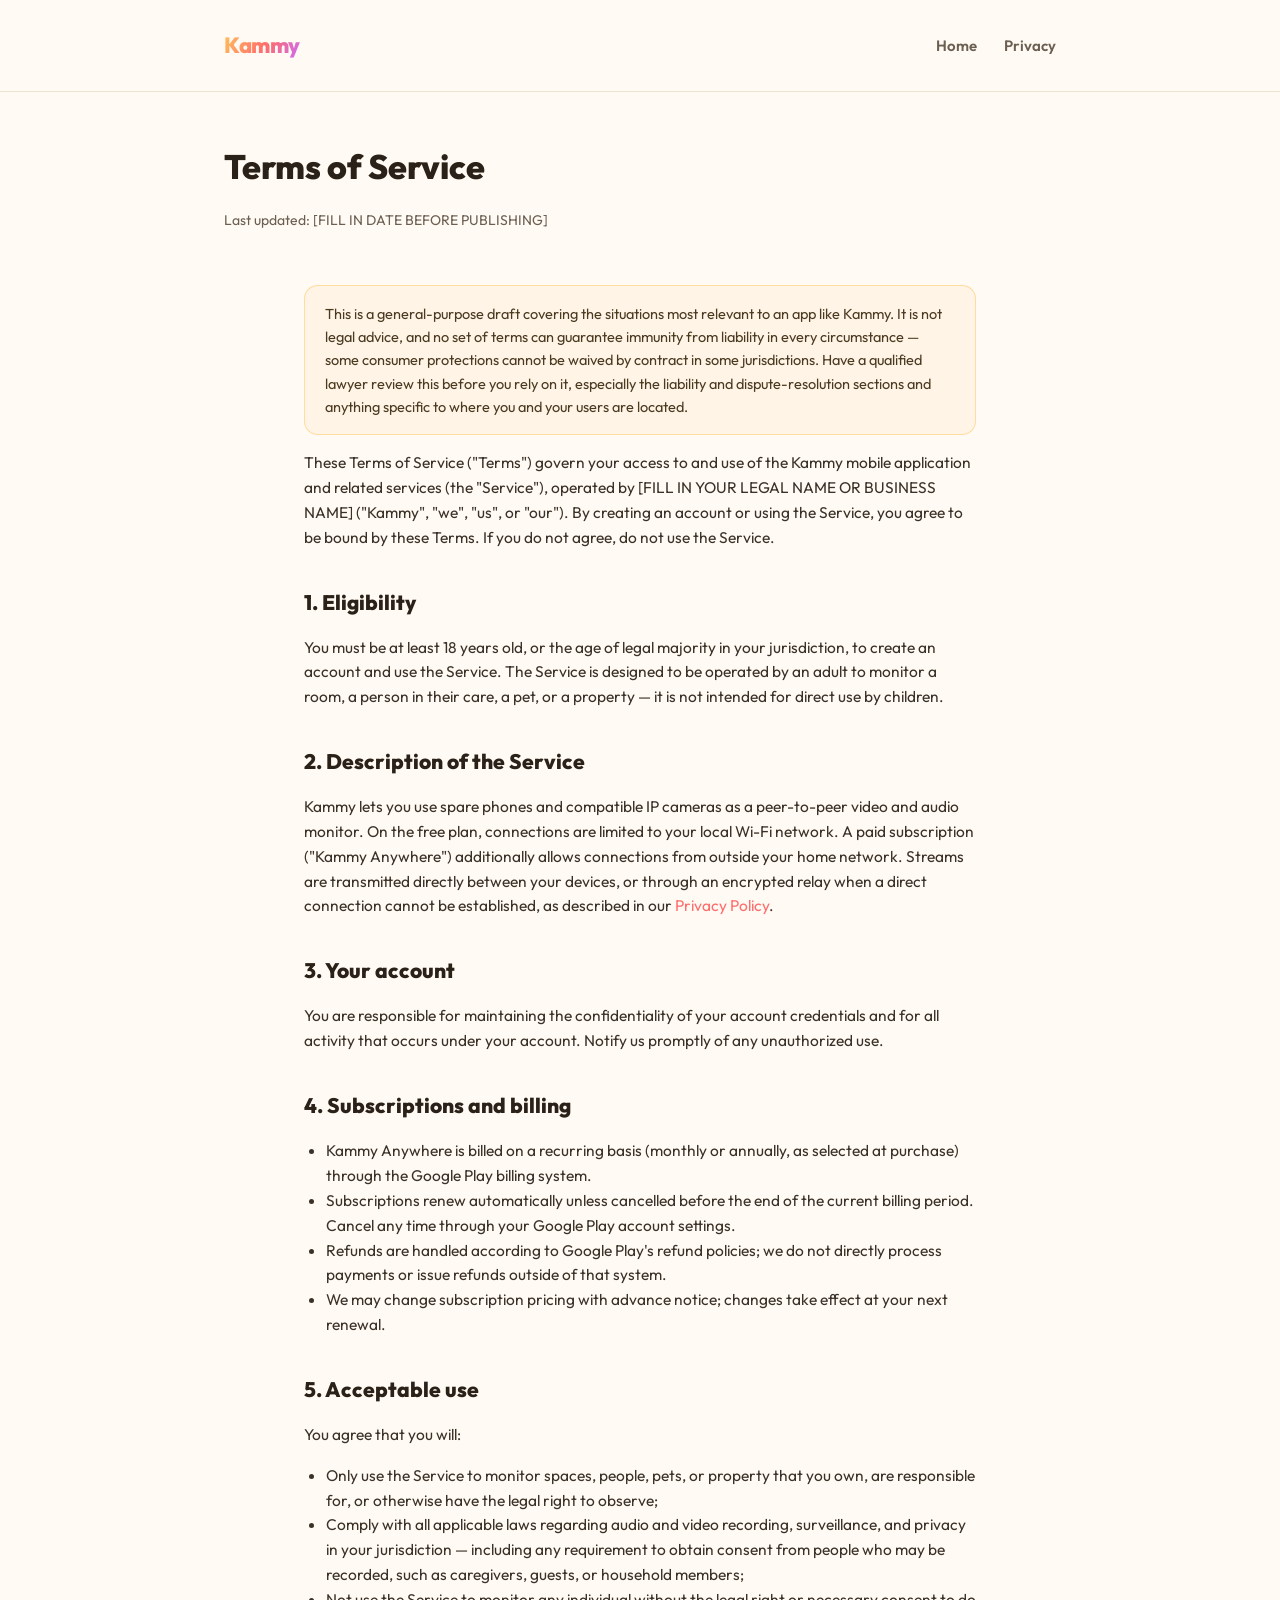
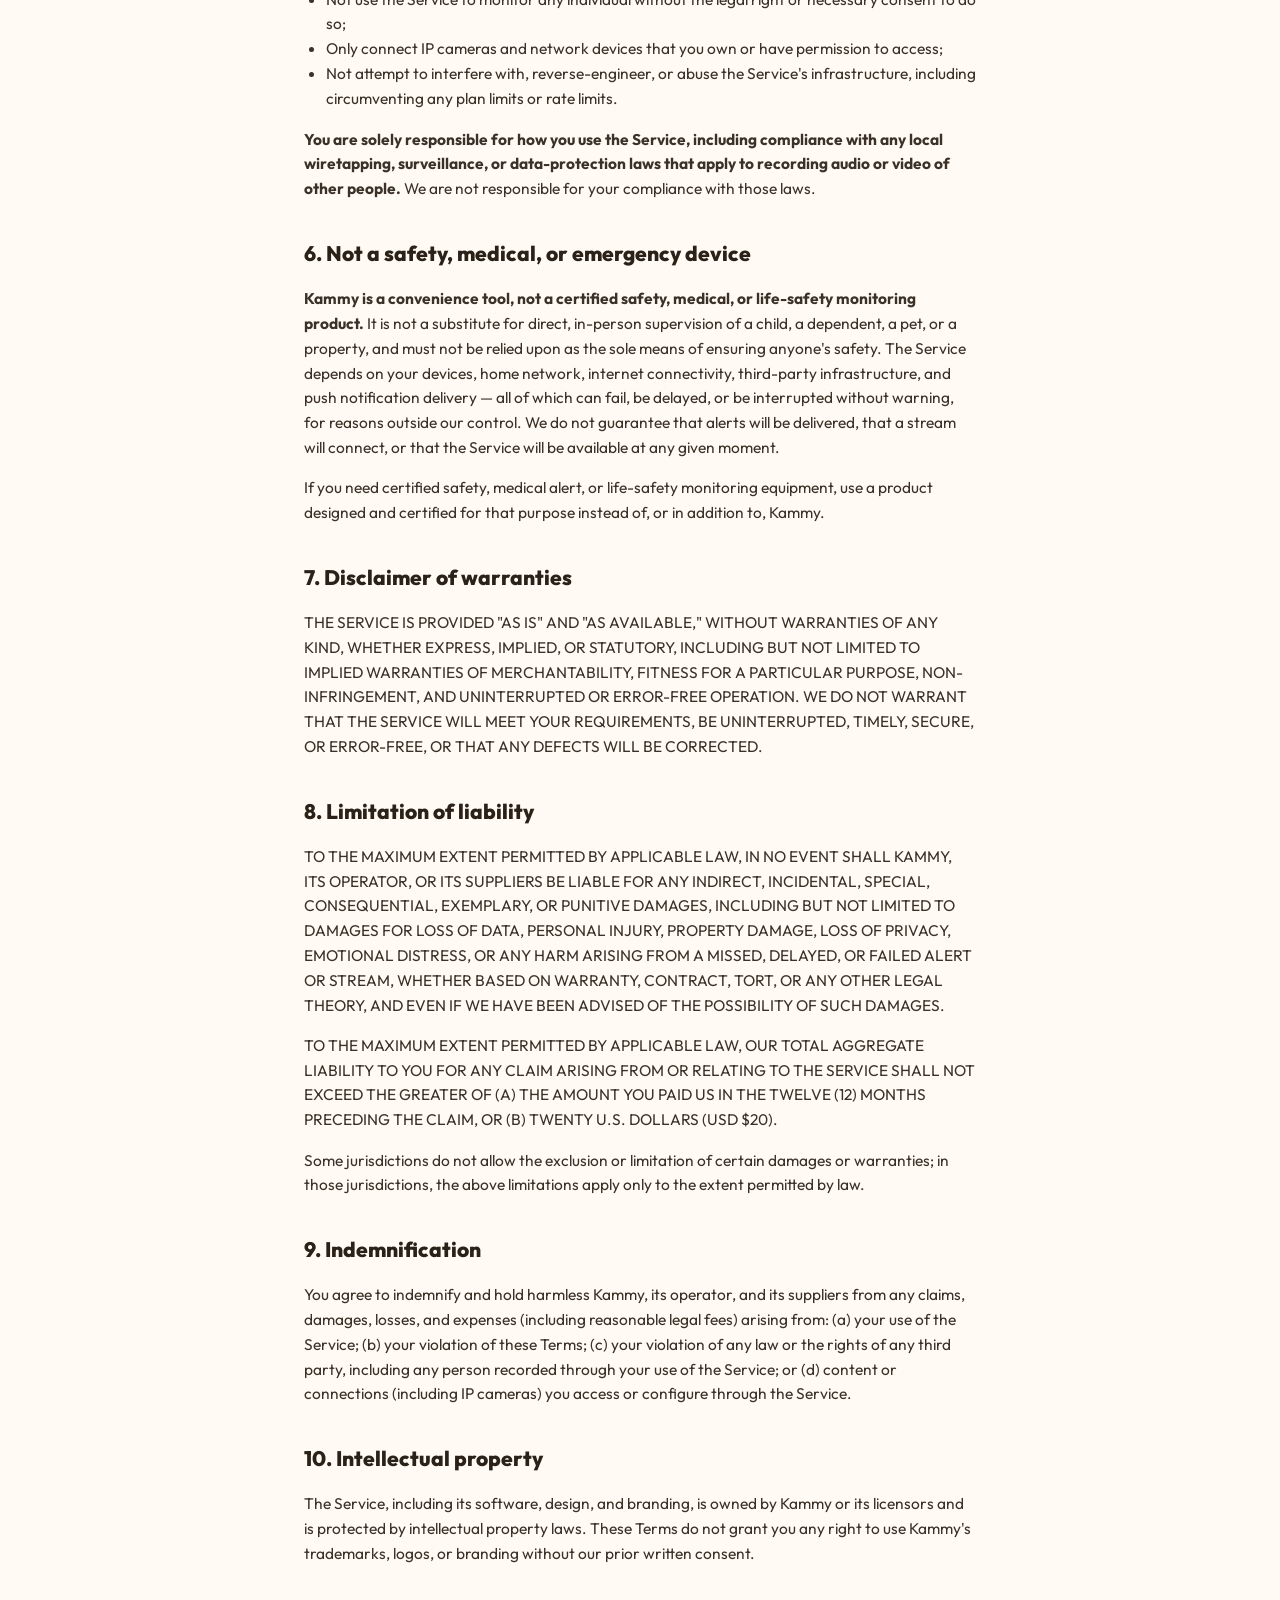
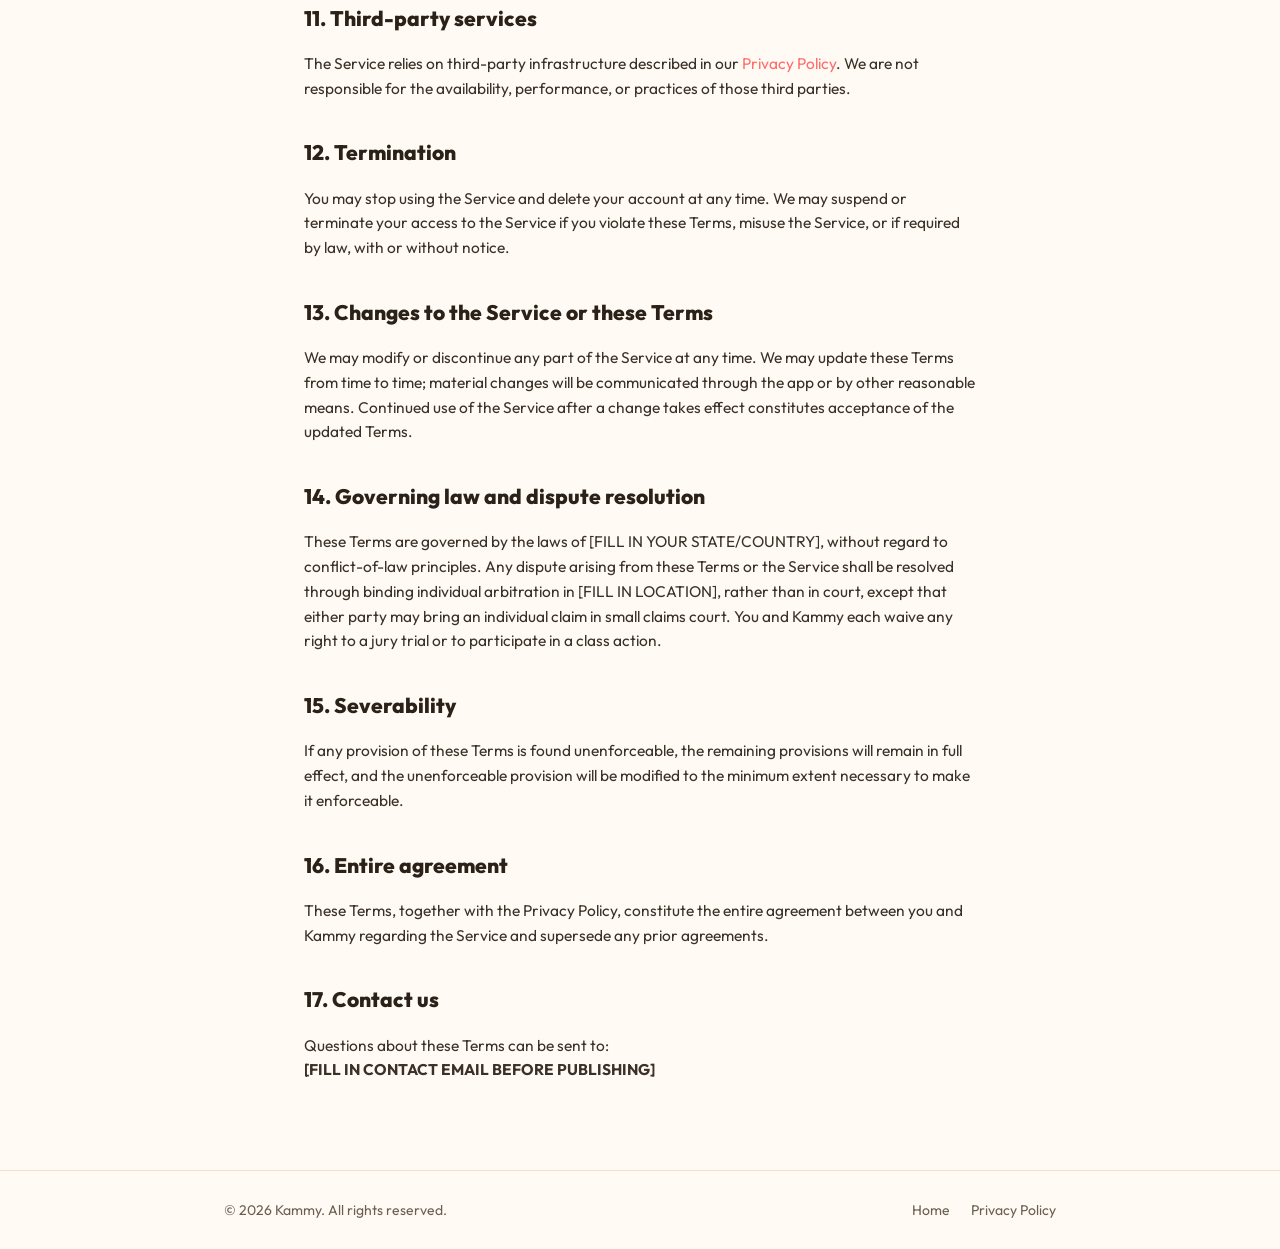
==== terms.html @ 4654f09b "Initial site: landing page, privacy policy, terms of service Draft legal pages need a contact email," ====
<!doctype html>
<html lang="en">
<head>
<meta charset="utf-8" />
<meta name="viewport" content="width=device-width, initial-scale=1" />
<title>Terms of Service — Kammy</title>
<link rel="preconnect" href="https://fonts.googleapis.com" />
<link rel="preconnect" href="https://fonts.gstatic.com" crossorigin />
<link href="https://fonts.googleapis.com/css2?family=Outfit:wght@400;500;600;700;800&display=swap" rel="stylesheet" />
<link rel="stylesheet" href="style.css" />
</head>
<body class="legal">

<header class="site">
  <div class="wrap">
    <a class="wordmark" href="index.html">Kammy</a>
    <nav class="site">
      <a href="index.html">Home</a>
      <a href="privacy.html">Privacy</a>
    </nav>
  </div>
</header>

<header class="page">
  <div class="wrap">
    <h1>Terms of Service</h1>
    <p class="updated">Last updated: [FILL IN DATE BEFORE PUBLISHING]</p>
  </div>
</header>

<main>
  <div class="notice">
    This is a general-purpose draft covering the situations most relevant to
    an app like Kammy. It is not legal advice, and no set of terms can
    guarantee immunity from liability in every circumstance — some consumer
    protections cannot be waived by contract in some jurisdictions. Have a
    qualified lawyer review this before you rely on it, especially the
    liability and dispute-resolution sections and anything specific to
    where you and your users are located.
  </div>

  <p>
    These Terms of Service ("Terms") govern your access to and use of the
    Kammy mobile application and related services (the "Service"), operated
    by [FILL IN YOUR LEGAL NAME OR BUSINESS NAME] ("Kammy", "we", "us", or
    "our"). By creating an account or using the Service, you agree to be
    bound by these Terms. If you do not agree, do not use the Service.
  </p>

  <h2>1. Eligibility</h2>
  <p>
    You must be at least 18 years old, or the age of legal majority in your
    jurisdiction, to create an account and use the Service. The Service is
    designed to be operated by an adult to monitor a room, a person in
    their care, a pet, or a property — it is not intended for direct use by
    children.
  </p>

  <h2>2. Description of the Service</h2>
  <p>
    Kammy lets you use spare phones and compatible IP cameras as a
    peer-to-peer video and audio monitor. On the free plan, connections are
    limited to your local Wi-Fi network. A paid subscription ("Kammy
    Anywhere") additionally allows connections from outside your home
    network. Streams are transmitted directly between your devices, or
    through an encrypted relay when a direct connection cannot be
    established, as described in our <a href="privacy.html">Privacy
    Policy</a>.
  </p>

  <h2>3. Your account</h2>
  <p>
    You are responsible for maintaining the confidentiality of your account
    credentials and for all activity that occurs under your account. Notify
    us promptly of any unauthorized use.
  </p>

  <h2>4. Subscriptions and billing</h2>
  <ul>
    <li>Kammy Anywhere is billed on a recurring basis (monthly or annually, as selected at purchase) through the Google Play billing system.</li>
    <li>Subscriptions renew automatically unless cancelled before the end of the current billing period. Cancel any time through your Google Play account settings.</li>
    <li>Refunds are handled according to Google Play's refund policies; we do not directly process payments or issue refunds outside of that system.</li>
    <li>We may change subscription pricing with advance notice; changes take effect at your next renewal.</li>
  </ul>

  <h2>5. Acceptable use</h2>
  <p>You agree that you will:</p>
  <ul>
    <li>Only use the Service to monitor spaces, people, pets, or property that you own, are responsible for, or otherwise have the legal right to observe;</li>
    <li>Comply with all applicable laws regarding audio and video recording, surveillance, and privacy in your jurisdiction — including any requirement to obtain consent from people who may be recorded, such as caregivers, guests, or household members;</li>
    <li>Not use the Service to monitor any individual without the legal right or necessary consent to do so;</li>
    <li>Only connect IP cameras and network devices that you own or have permission to access;</li>
    <li>Not attempt to interfere with, reverse-engineer, or abuse the Service's infrastructure, including circumventing any plan limits or rate limits.</li>
  </ul>
  <p>
    <strong>You are solely responsible for how you use the Service,
    including compliance with any local wiretapping, surveillance, or
    data-protection laws that apply to recording audio or video of other
    people.</strong> We are not responsible for your compliance with those
    laws.
  </p>

  <h2>6. Not a safety, medical, or emergency device</h2>
  <p>
    <strong>Kammy is a convenience tool, not a certified safety, medical, or
    life-safety monitoring product.</strong> It is not a substitute for
    direct, in-person supervision of a child, a dependent, a pet, or a
    property, and must not be relied upon as the sole means of ensuring
    anyone's safety. The Service depends on your devices, home network,
    internet connectivity, third-party infrastructure, and push
    notification delivery — all of which can fail, be delayed, or be
    interrupted without warning, for reasons outside our control. We do not
    guarantee that alerts will be delivered, that a stream will connect, or
    that the Service will be available at any given moment.
  </p>
  <p>
    If you need certified safety, medical alert, or life-safety monitoring
    equipment, use a product designed and certified for that purpose instead
    of, or in addition to, Kammy.
  </p>

  <h2>7. Disclaimer of warranties</h2>
  <p>
    THE SERVICE IS PROVIDED "AS IS" AND "AS AVAILABLE," WITHOUT WARRANTIES
    OF ANY KIND, WHETHER EXPRESS, IMPLIED, OR STATUTORY, INCLUDING BUT NOT
    LIMITED TO IMPLIED WARRANTIES OF MERCHANTABILITY, FITNESS FOR A
    PARTICULAR PURPOSE, NON-INFRINGEMENT, AND UNINTERRUPTED OR ERROR-FREE
    OPERATION. WE DO NOT WARRANT THAT THE SERVICE WILL MEET YOUR
    REQUIREMENTS, BE UNINTERRUPTED, TIMELY, SECURE, OR ERROR-FREE, OR THAT
    ANY DEFECTS WILL BE CORRECTED.
  </p>

  <h2>8. Limitation of liability</h2>
  <p>
    TO THE MAXIMUM EXTENT PERMITTED BY APPLICABLE LAW, IN NO EVENT SHALL
    KAMMY, ITS OPERATOR, OR ITS SUPPLIERS BE LIABLE FOR ANY INDIRECT,
    INCIDENTAL, SPECIAL, CONSEQUENTIAL, EXEMPLARY, OR PUNITIVE DAMAGES,
    INCLUDING BUT NOT LIMITED TO DAMAGES FOR LOSS OF DATA, PERSONAL INJURY,
    PROPERTY DAMAGE, LOSS OF PRIVACY, EMOTIONAL DISTRESS, OR ANY HARM
    ARISING FROM A MISSED, DELAYED, OR FAILED ALERT OR STREAM, WHETHER BASED
    ON WARRANTY, CONTRACT, TORT, OR ANY OTHER LEGAL THEORY, AND EVEN IF WE
    HAVE BEEN ADVISED OF THE POSSIBILITY OF SUCH DAMAGES.
  </p>
  <p>
    TO THE MAXIMUM EXTENT PERMITTED BY APPLICABLE LAW, OUR TOTAL AGGREGATE
    LIABILITY TO YOU FOR ANY CLAIM ARISING FROM OR RELATING TO THE SERVICE
    SHALL NOT EXCEED THE GREATER OF (A) THE AMOUNT YOU PAID US IN THE TWELVE
    (12) MONTHS PRECEDING THE CLAIM, OR (B) TWENTY U.S. DOLLARS (USD $20).
  </p>
  <p>
    Some jurisdictions do not allow the exclusion or limitation of certain
    damages or warranties; in those jurisdictions, the above limitations
    apply only to the extent permitted by law.
  </p>

  <h2>9. Indemnification</h2>
  <p>
    You agree to indemnify and hold harmless Kammy, its operator, and its
    suppliers from any claims, damages, losses, and expenses (including
    reasonable legal fees) arising from: (a) your use of the Service; (b)
    your violation of these Terms; (c) your violation of any law or the
    rights of any third party, including any person recorded through your
    use of the Service; or (d) content or connections (including IP
    cameras) you access or configure through the Service.
  </p>

  <h2>10. Intellectual property</h2>
  <p>
    The Service, including its software, design, and branding, is owned by
    Kammy or its licensors and is protected by intellectual property laws.
    These Terms do not grant you any right to use Kammy's trademarks, logos,
    or branding without our prior written consent.
  </p>

  <h2>11. Third-party services</h2>
  <p>
    The Service relies on third-party infrastructure described in our
    <a href="privacy.html">Privacy Policy</a>. We are not responsible for
    the availability, performance, or practices of those third parties.
  </p>

  <h2>12. Termination</h2>
  <p>
    You may stop using the Service and delete your account at any time. We
    may suspend or terminate your access to the Service if you violate
    these Terms, misuse the Service, or if required by law, with or without
    notice.
  </p>

  <h2>13. Changes to the Service or these Terms</h2>
  <p>
    We may modify or discontinue any part of the Service at any time. We
    may update these Terms from time to time; material changes will be
    communicated through the app or by other reasonable means. Continued
    use of the Service after a change takes effect constitutes acceptance
    of the updated Terms.
  </p>

  <h2>14. Governing law and dispute resolution</h2>
  <p>
    These Terms are governed by the laws of [FILL IN YOUR STATE/COUNTRY],
    without regard to conflict-of-law principles. Any dispute arising from
    these Terms or the Service shall be resolved through binding
    individual arbitration in [FILL IN LOCATION], rather than in court,
    except that either party may bring an individual claim in small claims
    court. You and Kammy each waive any right to a jury trial or to
    participate in a class action.
  </p>

  <h2>15. Severability</h2>
  <p>
    If any provision of these Terms is found unenforceable, the remaining
    provisions will remain in full effect, and the unenforceable provision
    will be modified to the minimum extent necessary to make it
    enforceable.
  </p>

  <h2>16. Entire agreement</h2>
  <p>
    These Terms, together with the Privacy Policy, constitute the entire
    agreement between you and Kammy regarding the Service and supersede any
    prior agreements.
  </p>

  <h2>17. Contact us</h2>
  <p>
    Questions about these Terms can be sent to:
    <br />
    <strong>[FILL IN CONTACT EMAIL BEFORE PUBLISHING]</strong>
  </p>
</main>

<footer class="site">
  <div class="wrap">
    <div>© <span id="year"></span> Kammy. All rights reserved.</div>
    <div>
      <a href="index.html">Home</a>
      <a href="privacy.html">Privacy Policy</a>
    </div>
  </div>
</footer>

<script>
  document.getElementById('year').textContent = new Date().getFullYear();
</script>

</body>
</html>
---- style.css ----
:root {
  --amber: #ffc65a;
  --coral: #ff6c6c;
  --violet: #c86cff;
  --sky: #7ec8e3;
  --bg: #fffaf3;
  --surface: #ffffff;
  --surface-high: #fff4e6;
  --ink: #2a2118;
  --ink-muted: #6b5f52;
  --outline: #f0e2d0;
  --radius-card: 20px;
  --radius-control: 14px;
  --font: "Outfit", -apple-system, BlinkMacSystemFont, "Segoe UI", sans-serif;
}

* {
  box-sizing: border-box;
}

html,
body {
  margin: 0;
  padding: 0;
}

body {
  font-family: var(--font);
  background: var(--bg);
  color: var(--ink);
  line-height: 1.6;
  -webkit-font-smoothing: antialiased;
}

a {
  color: var(--coral);
  text-decoration: none;
}

a:hover {
  text-decoration: underline;
}

.wrap {
  max-width: 880px;
  margin: 0 auto;
  padding: 0 24px;
}

header.site {
  padding: 28px 0;
  border-bottom: 1px solid var(--outline);
}

header.site .wrap {
  display: flex;
  align-items: center;
  justify-content: space-between;
  gap: 16px;
  flex-wrap: wrap;
}

.wordmark {
  font-weight: 800;
  font-size: 22px;
  letter-spacing: -0.02em;
  background: linear-gradient(120deg, var(--amber), var(--coral) 55%, var(--violet));
  -webkit-background-clip: text;
  background-clip: text;
  color: transparent;
}

nav.site a {
  margin-left: 24px;
  color: var(--ink-muted);
  font-weight: 600;
  font-size: 15px;
}

nav.site a:hover {
  color: var(--ink);
  text-decoration: none;
}

.hero {
  padding: 72px 0 56px;
  background: radial-gradient(
      120% 140% at 15% -10%,
      rgba(255, 198, 90, 0.25),
      transparent 55%
    ),
    radial-gradient(100% 120% at 100% 0%, rgba(200, 108, 255, 0.14), transparent 60%);
}

.hero h1 {
  font-size: 44px;
  font-weight: 800;
  letter-spacing: -0.02em;
  margin: 0 0 8px;
  max-width: 14ch;
}

.hero h1 em {
  font-style: italic;
  font-weight: 300;
  display: block;
}

.hero p.lede {
  font-size: 18px;
  color: var(--ink-muted);
  max-width: 52ch;
  margin: 16px 0 0;
}

main {
  padding: 8px 0 64px;
}

section {
  padding: 40px 0;
}

section h2 {
  font-size: 26px;
  font-weight: 800;
  letter-spacing: -0.01em;
  margin: 0 0 20px;
}

.grid {
  display: grid;
  grid-template-columns: repeat(auto-fit, minmax(230px, 1fr));
  gap: 16px;
}

.card {
  background: var(--surface);
  border: 1px solid var(--outline);
  border-radius: var(--radius-card);
  padding: 24px;
}

.card .icon {
  width: 40px;
  height: 40px;
  border-radius: 12px;
  display: flex;
  align-items: center;
  justify-content: center;
  font-size: 20px;
  margin-bottom: 14px;
}

.card h3 {
  margin: 0 0 8px;
  font-size: 17px;
  font-weight: 700;
}

.card p {
  margin: 0;
  color: var(--ink-muted);
  font-size: 15px;
}

.tier-amber {
  background: rgba(255, 198, 90, 0.22);
}
.tier-coral {
  background: rgba(255, 108, 108, 0.16);
}
.tier-violet {
  background: rgba(200, 108, 255, 0.16);
}
.tier-sky {
  background: rgba(126, 200, 227, 0.2);
}

.plans {
  display: grid;
  grid-template-columns: repeat(auto-fit, minmax(260px, 1fr));
  gap: 16px;
}

.plan {
  border-radius: var(--radius-card);
  padding: 28px;
  border: 1px solid var(--outline);
  background: var(--surface);
}

.plan.premium {
  background: linear-gradient(160deg, #fff, var(--surface-high));
  border-color: rgba(255, 198, 90, 0.5);
}

.plan .price {
  font-size: 30px;
  font-weight: 800;
  margin: 4px 0 16px;
}

.plan ul {
  padding-left: 20px;
  margin: 0;
  color: var(--ink-muted);
}

.plan ul li {
  margin-bottom: 8px;
}

.cta {
  text-align: center;
  padding: 56px 0;
}

.cta .button {
  display: inline-block;
  padding: 14px 28px;
  border-radius: 999px;
  background: linear-gradient(120deg, var(--amber), var(--coral));
  color: #2a1a12;
  font-weight: 700;
  font-size: 16px;
}

.cta .button:hover {
  text-decoration: none;
  filter: brightness(1.03);
}

footer.site {
  border-top: 1px solid var(--outline);
  padding: 28px 0;
  color: var(--ink-muted);
  font-size: 14px;
}

footer.site .wrap {
  display: flex;
  justify-content: space-between;
  flex-wrap: wrap;
  gap: 12px;
}

footer.site a {
  color: var(--ink-muted);
  margin-left: 18px;
}

footer.site a:first-child {
  margin-left: 0;
}

/* Legal pages */
.legal header.page {
  padding: 48px 0 12px;
}

.legal header.page h1 {
  font-size: 34px;
  font-weight: 800;
  margin: 0 0 6px;
}

.legal .updated {
  color: var(--ink-muted);
  font-size: 14px;
}

.legal main {
  max-width: 720px;
  margin: 0 auto;
  padding: 8px 24px 72px;
}

.legal h2 {
  font-size: 21px;
  font-weight: 800;
  margin: 36px 0 12px;
}

.legal h3 {
  font-size: 17px;
  font-weight: 700;
  margin: 22px 0 8px;
}

.legal p,
.legal li {
  color: #3a3128;
  font-size: 15.5px;
}

.legal ul,
.legal ol {
  padding-left: 22px;
}

.notice {
  background: var(--surface-high);
  border: 1px solid rgba(255, 198, 90, 0.5);
  border-radius: var(--radius-control);
  padding: 16px 20px;
  font-size: 14.5px;
  color: #4a3a20;
  margin: 20px 0 8px;
}

@media (max-width: 560px) {
  .hero h1 {
    font-size: 32px;
  }
}
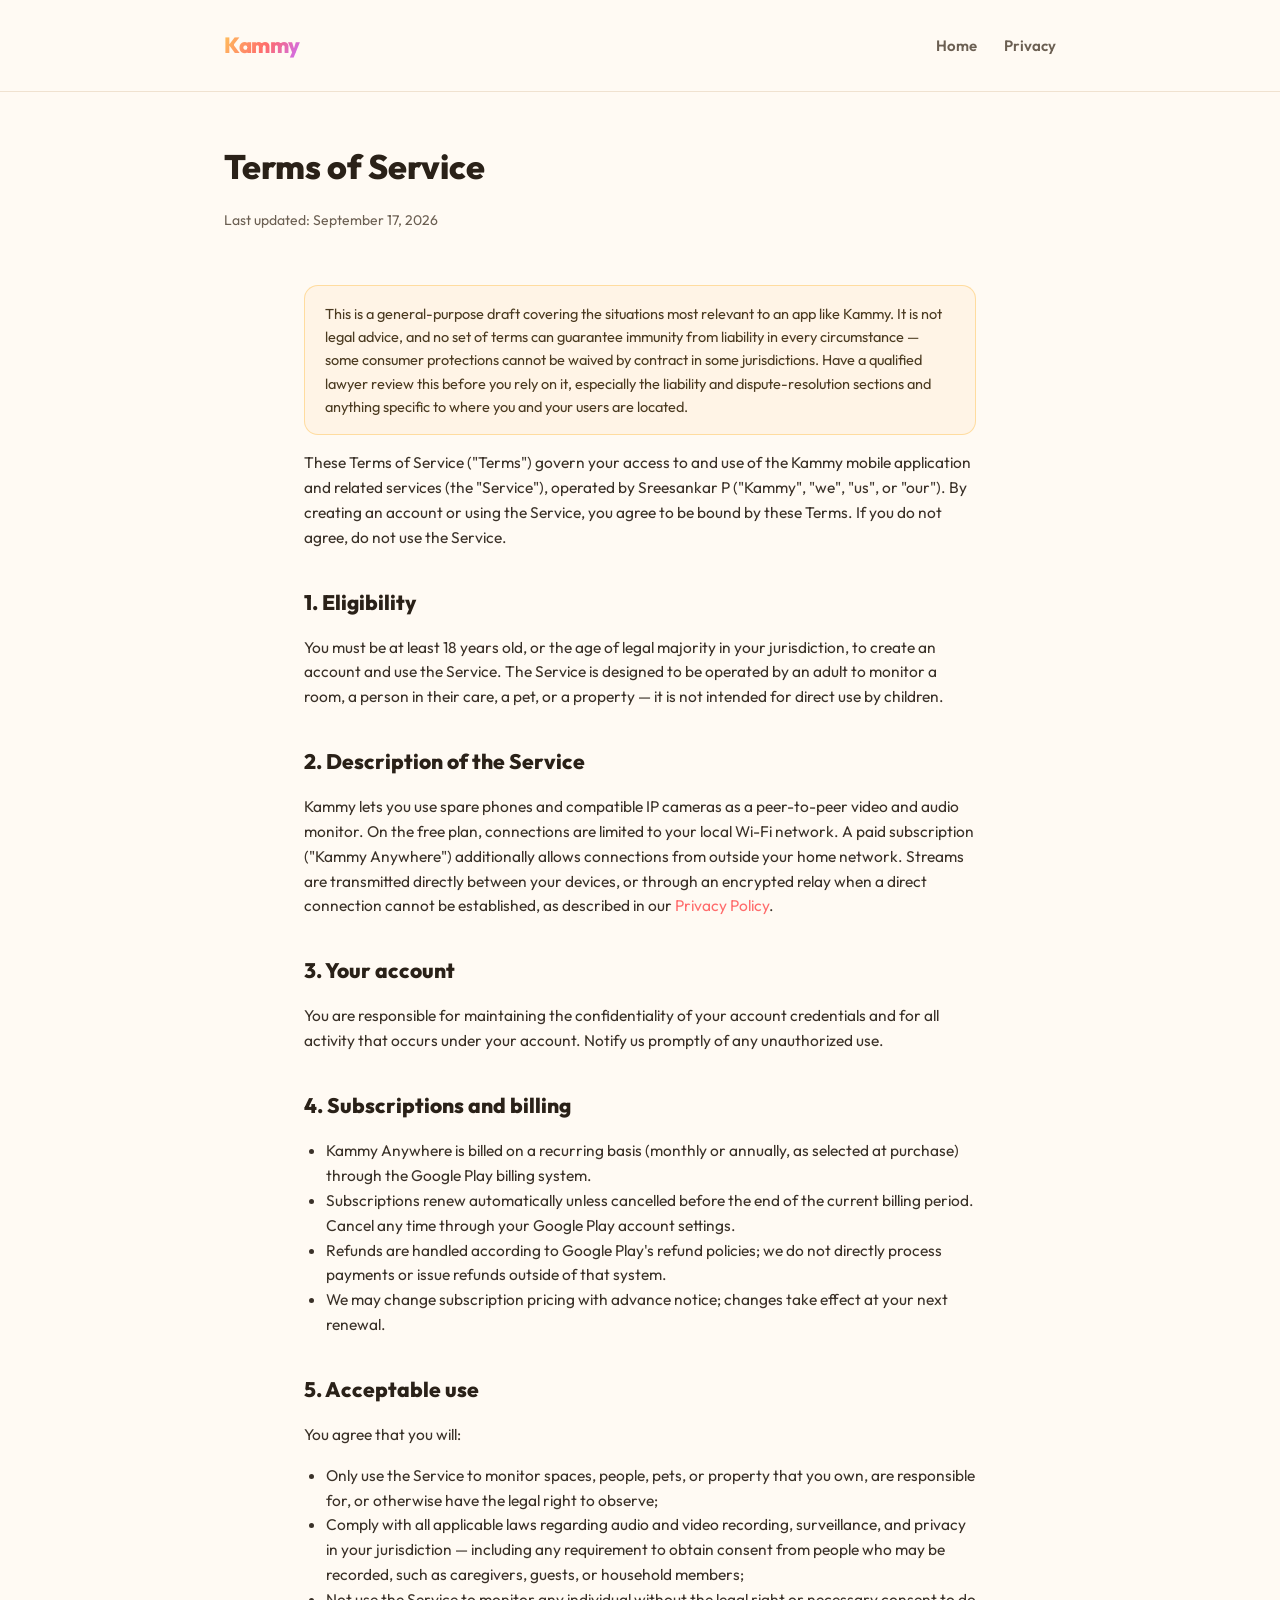
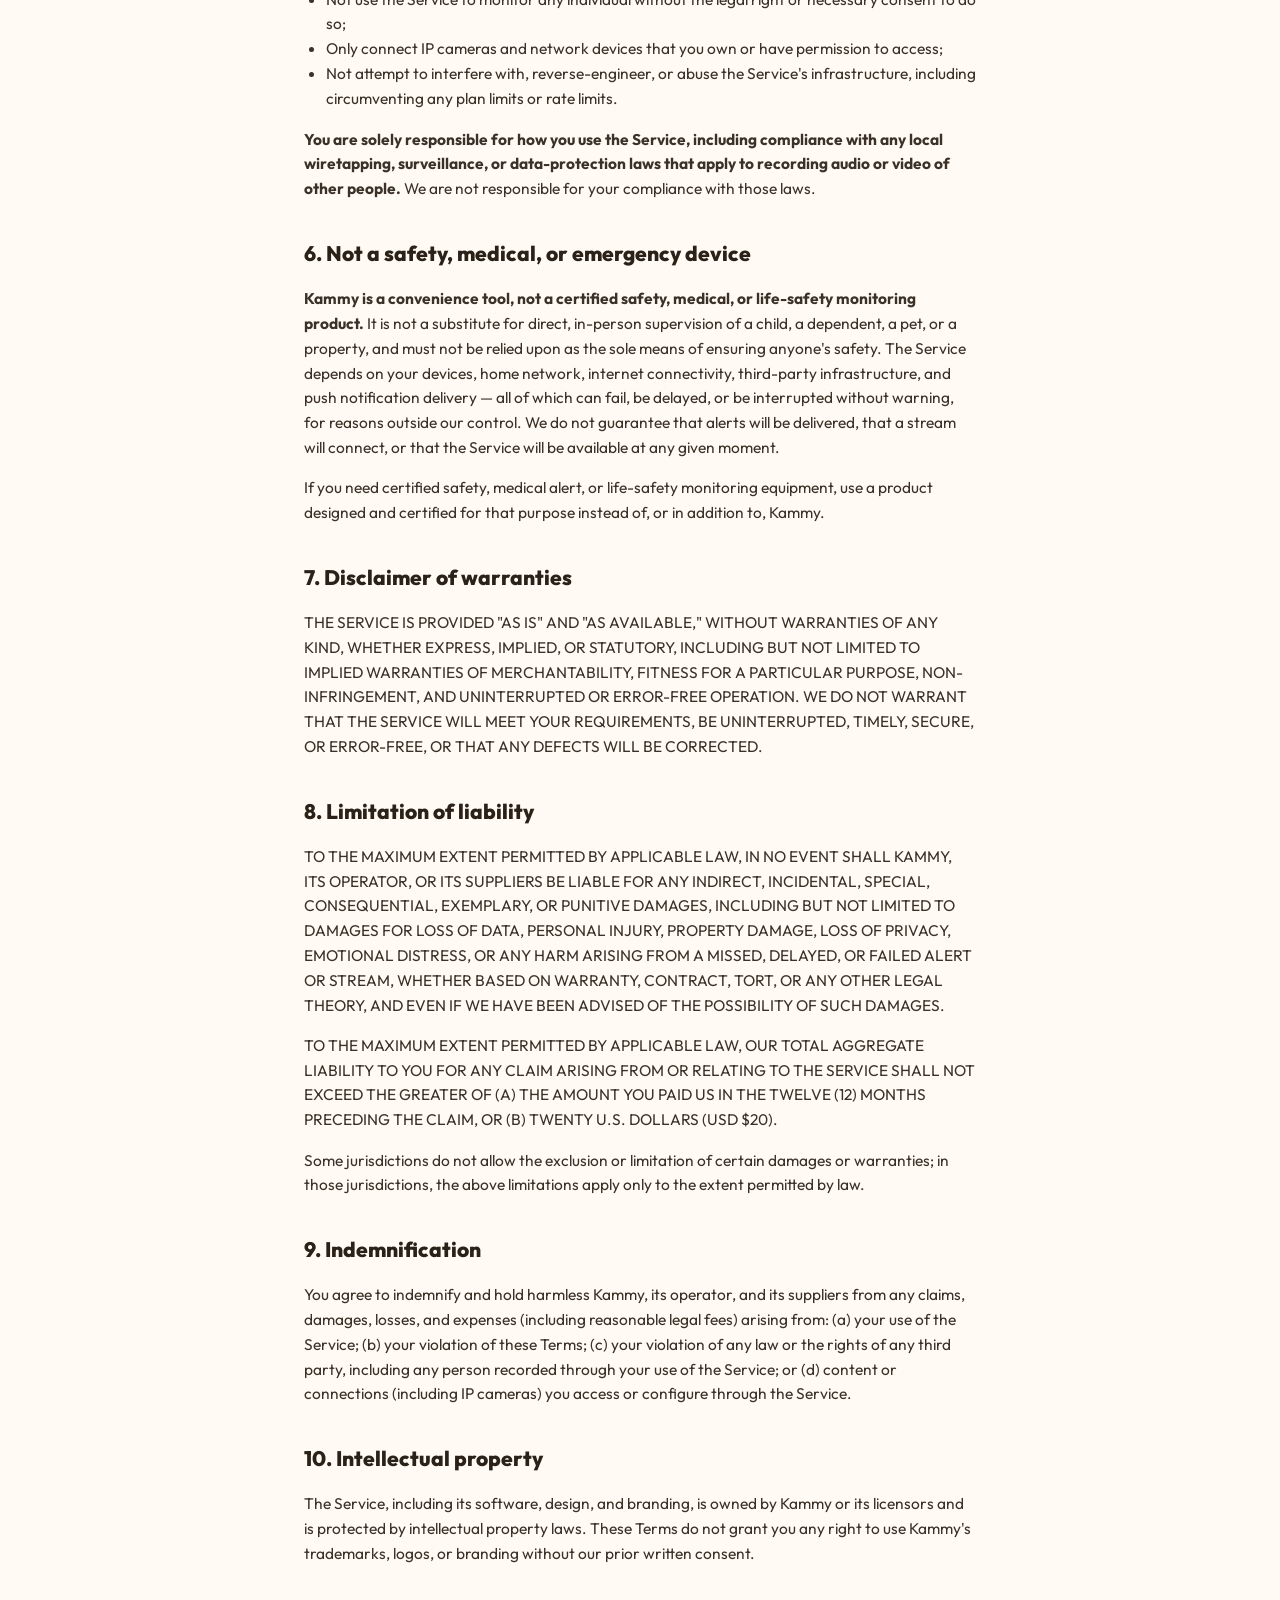
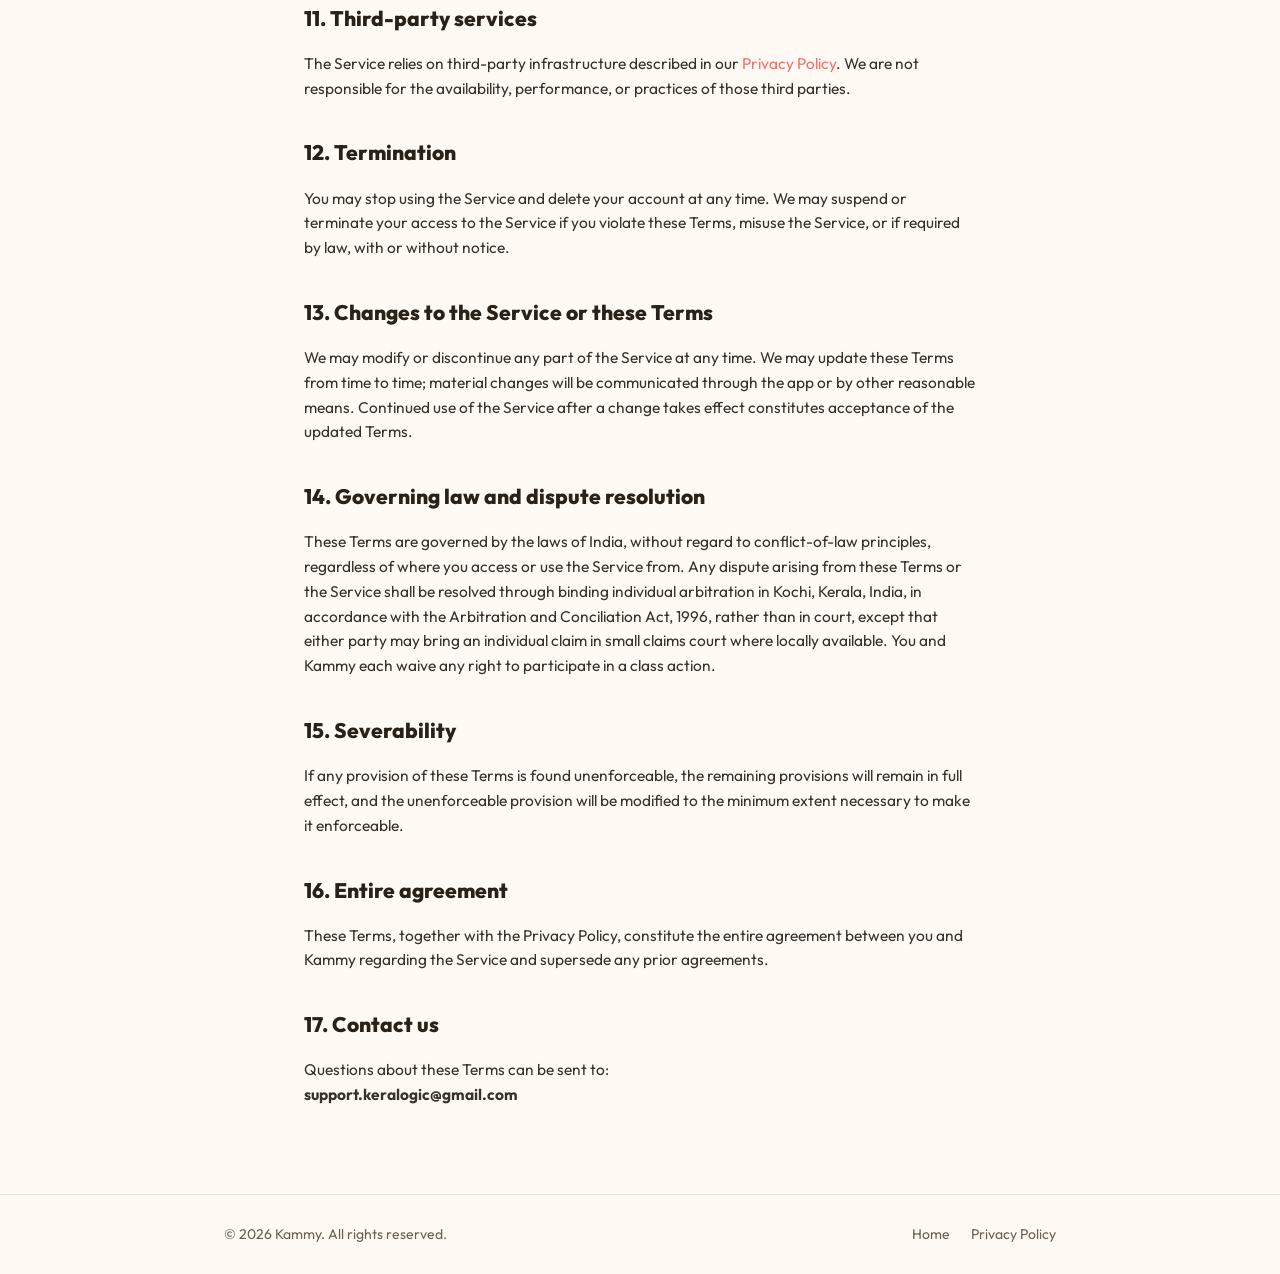
==== commit 66fa0391: "Fill in contact email, dates, legal name, and jurisdiction" ====
--- a/terms.html
+++ b/terms.html
@@ -24,7 +24,7 @@
 <header class="page">
   <div class="wrap">
     <h1>Terms of Service</h1>
-    <p class="updated">Last updated: [FILL IN DATE BEFORE PUBLISHING]</p>
+    <p class="updated">Last updated: September 17, 2026</p>
   </div>
 </header>
 
@@ -42,7 +42,7 @@
   <p>
     These Terms of Service ("Terms") govern your access to and use of the
     Kammy mobile application and related services (the "Service"), operated
-    by [FILL IN YOUR LEGAL NAME OR BUSINESS NAME] ("Kammy", "we", "us", or
+    by Sreesankar P ("Kammy", "we", "us", or
     "our"). By creating an account or using the Service, you agree to be
     bound by these Terms. If you do not agree, do not use the Service.
   </p>
@@ -198,13 +198,14 @@
 
   <h2>14. Governing law and dispute resolution</h2>
   <p>
-    These Terms are governed by the laws of [FILL IN YOUR STATE/COUNTRY],
-    without regard to conflict-of-law principles. Any dispute arising from
-    these Terms or the Service shall be resolved through binding
-    individual arbitration in [FILL IN LOCATION], rather than in court,
-    except that either party may bring an individual claim in small claims
-    court. You and Kammy each waive any right to a jury trial or to
-    participate in a class action.
+    These Terms are governed by the laws of India, without regard to
+    conflict-of-law principles, regardless of where you access or use the
+    Service from. Any dispute arising from these Terms or the Service shall
+    be resolved through binding individual arbitration in Kochi, Kerala,
+    India, in accordance with the Arbitration and Conciliation Act, 1996,
+    rather than in court, except that either party may bring an individual
+    claim in small claims court where locally available. You and Kammy each
+    waive any right to participate in a class action.
   </p>
 
   <h2>15. Severability</h2>
@@ -226,7 +227,7 @@
   <p>
     Questions about these Terms can be sent to:
     <br />
-    <strong>[FILL IN CONTACT EMAIL BEFORE PUBLISHING]</strong>
+    <strong>support.keralogic@gmail.com</strong>
   </p>
 </main>
 
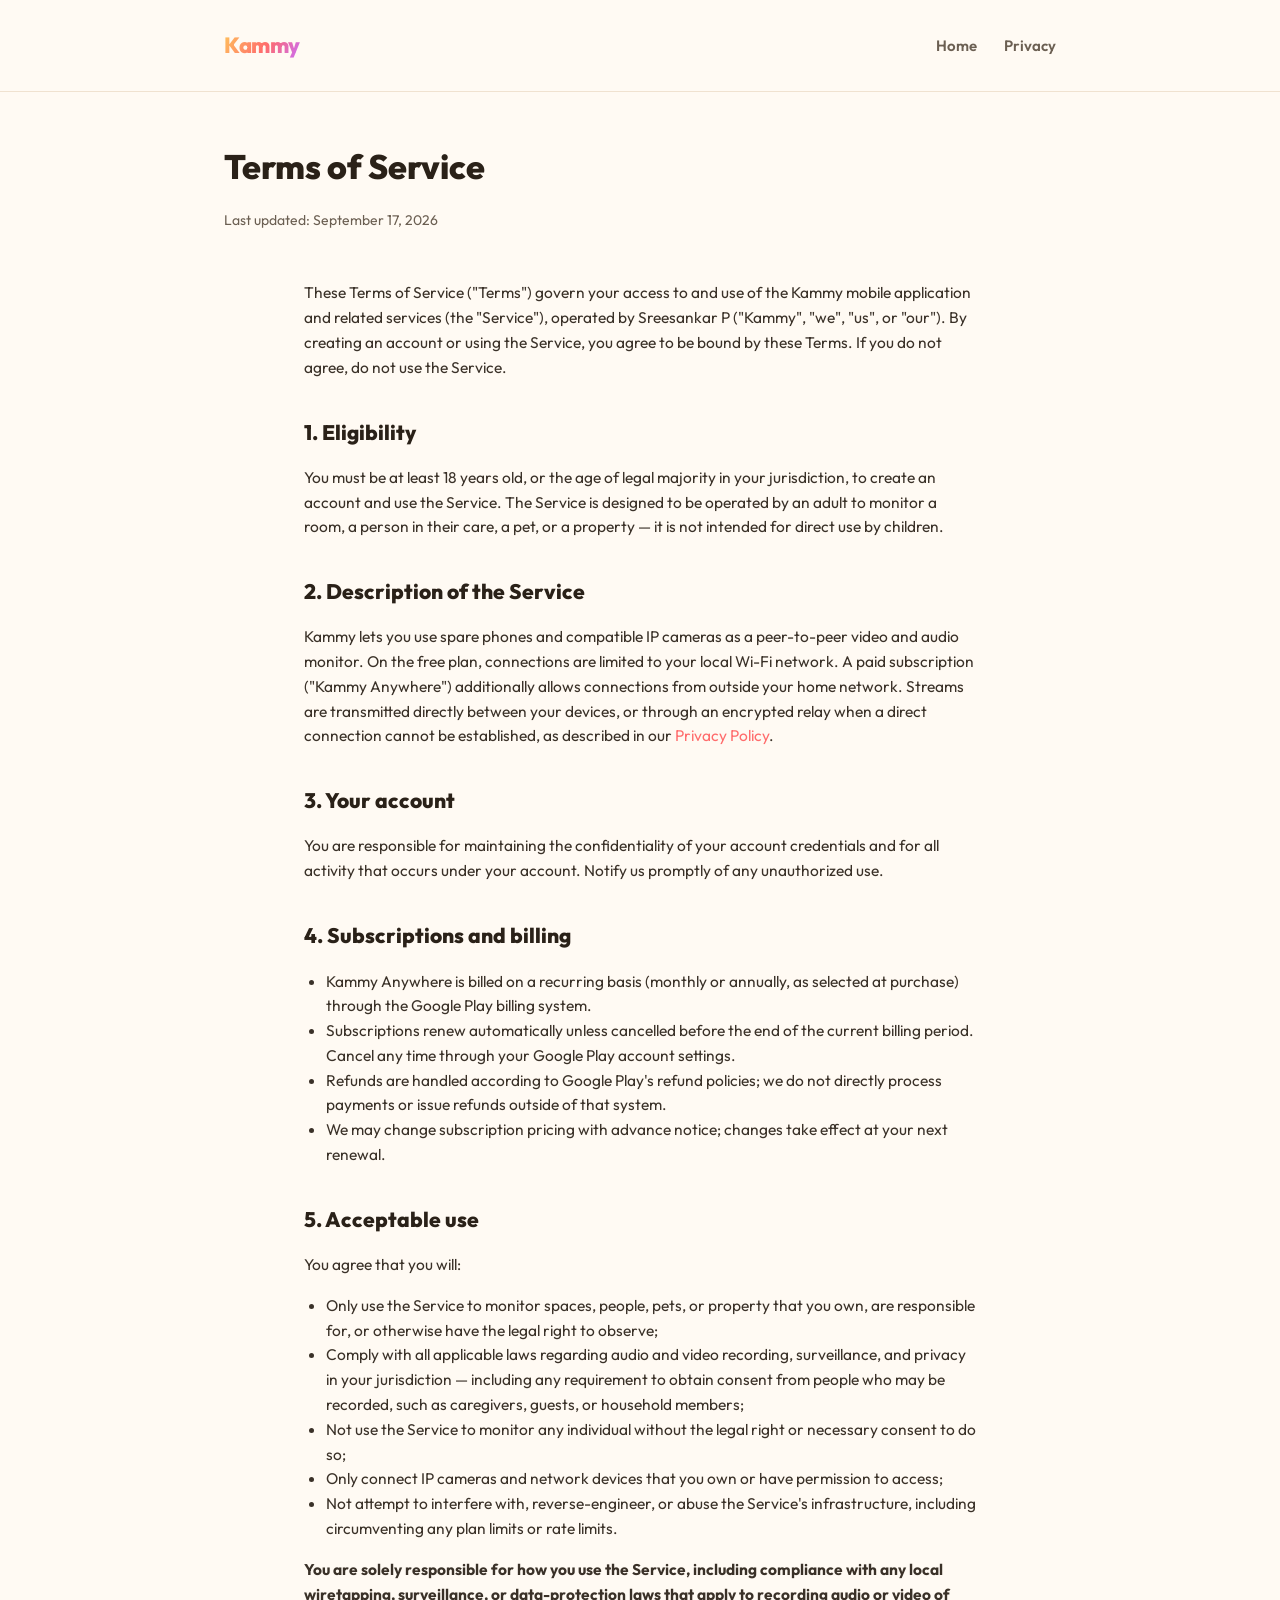
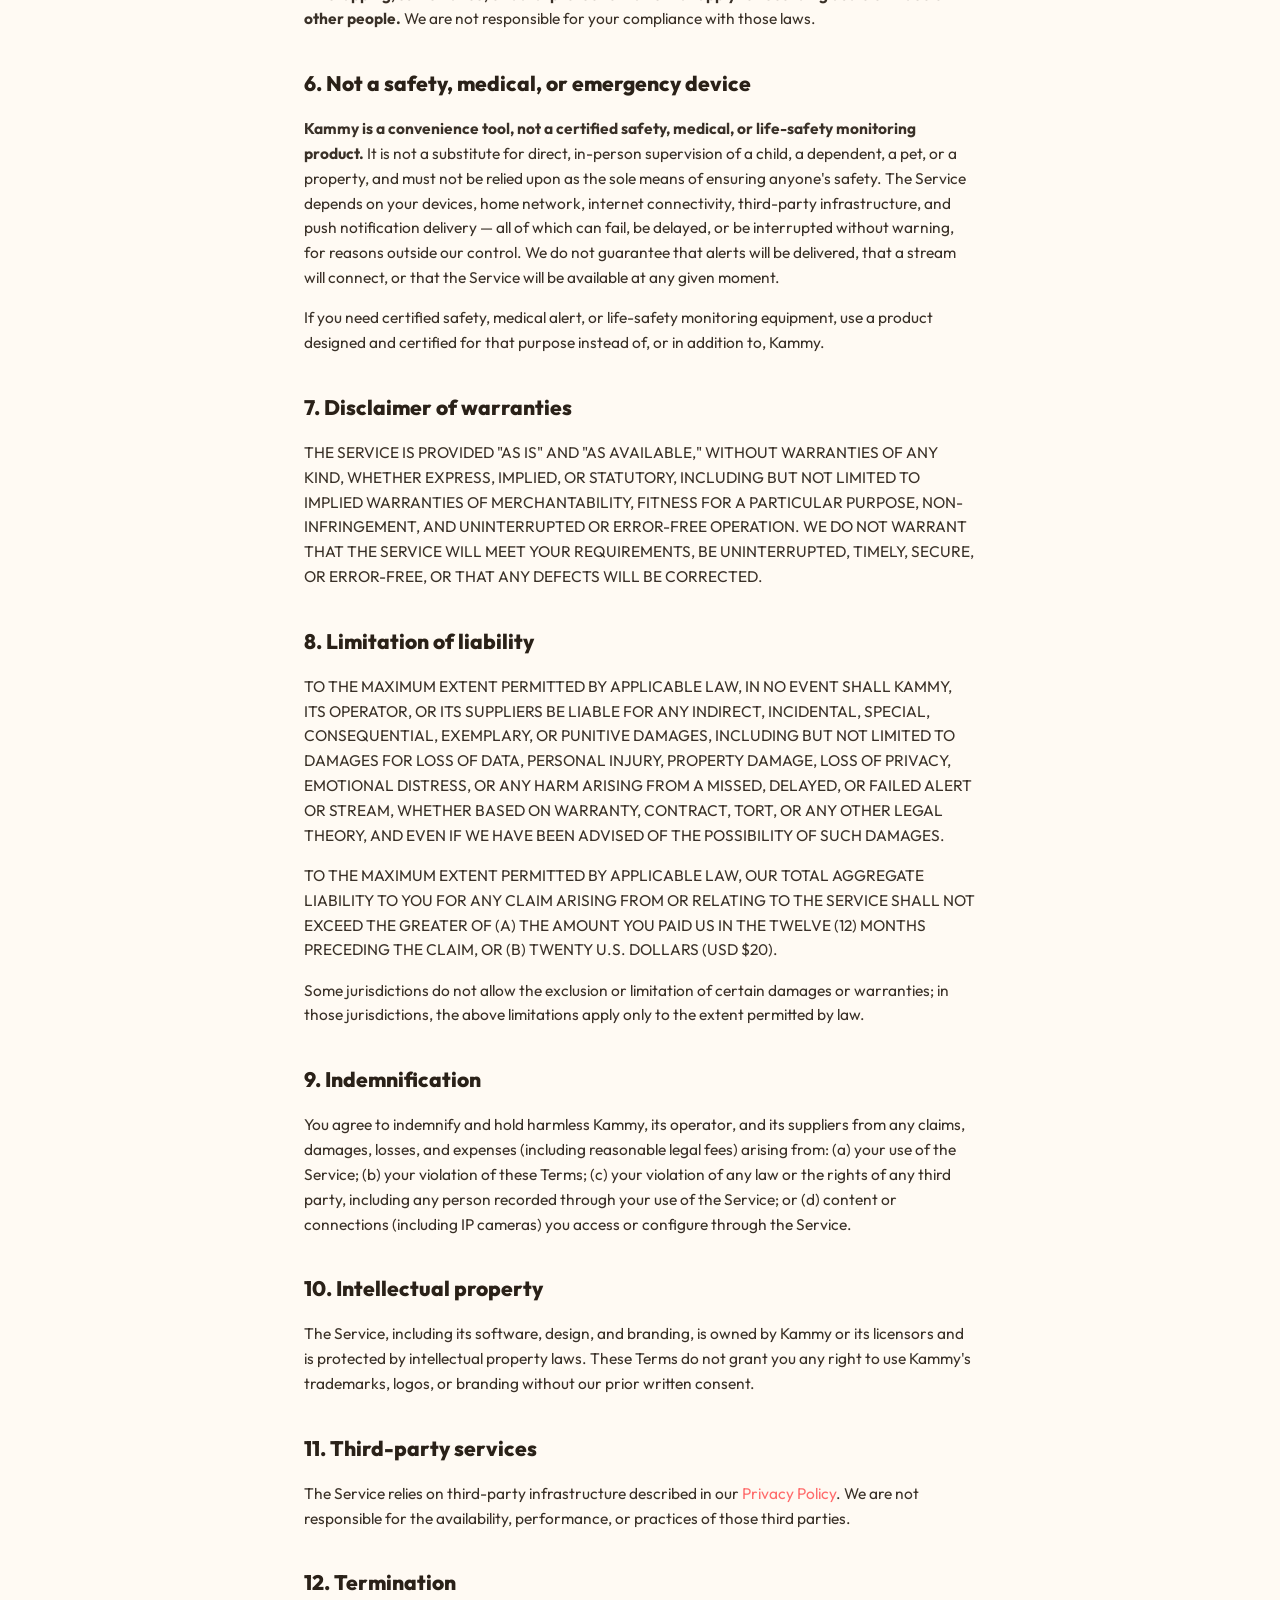
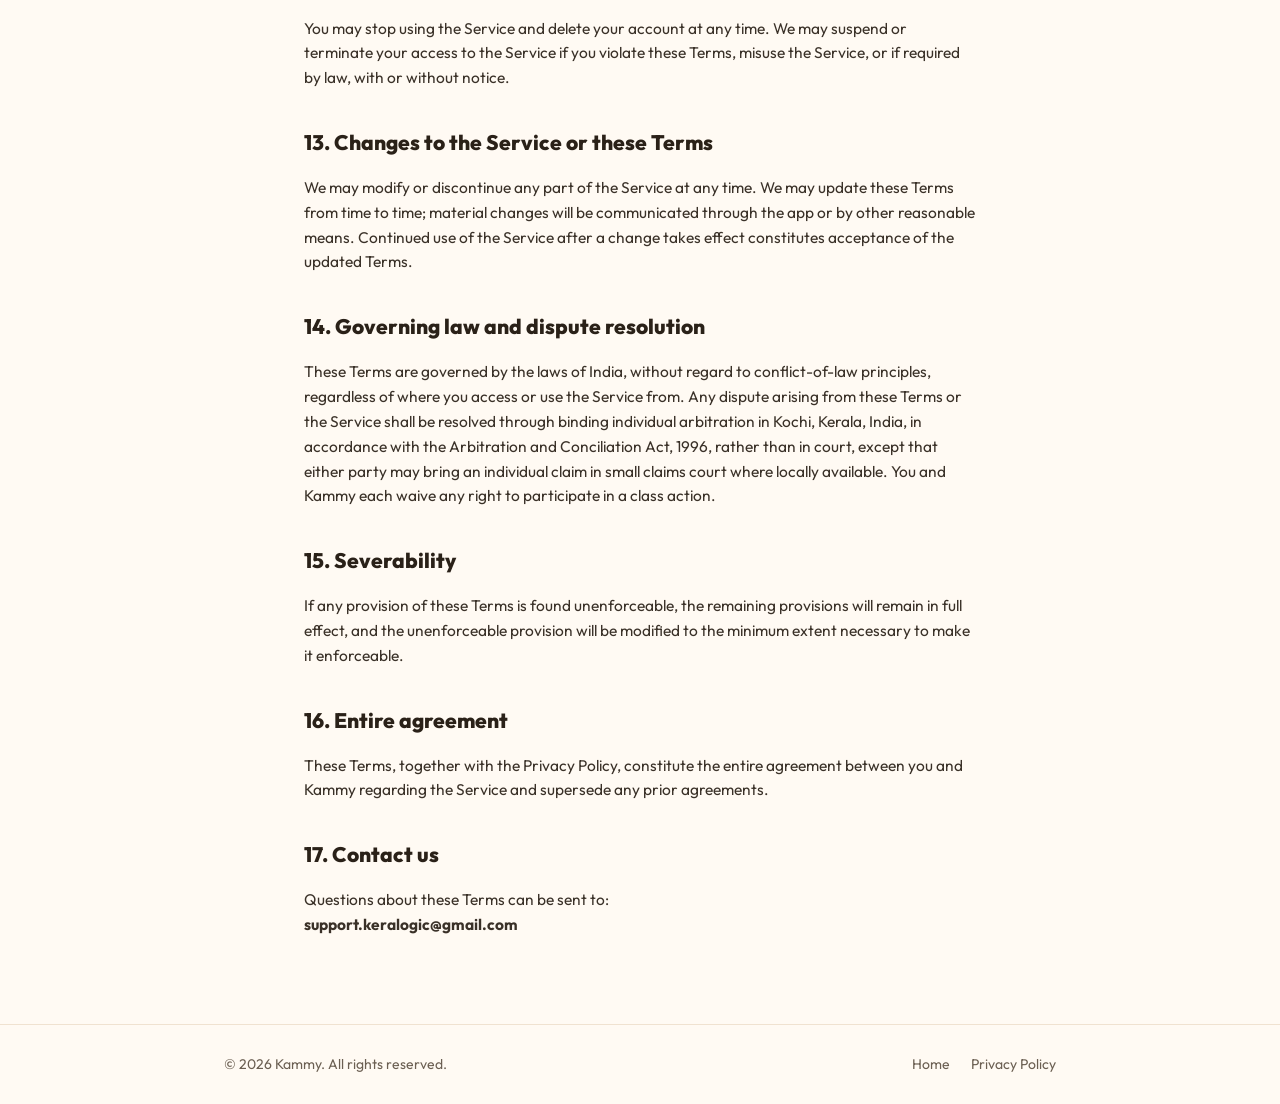
==== commit 94c481cd: "Remove draft-review notices from published legal pages" ====
--- a/terms.html
+++ b/terms.html
@@ -29,16 +29,6 @@
 </header>
 
 <main>
-  <div class="notice">
-    This is a general-purpose draft covering the situations most relevant to
-    an app like Kammy. It is not legal advice, and no set of terms can
-    guarantee immunity from liability in every circumstance — some consumer
-    protections cannot be waived by contract in some jurisdictions. Have a
-    qualified lawyer review this before you rely on it, especially the
-    liability and dispute-resolution sections and anything specific to
-    where you and your users are located.
-  </div>
-
   <p>
     These Terms of Service ("Terms") govern your access to and use of the
     Kammy mobile application and related services (the "Service"), operated
